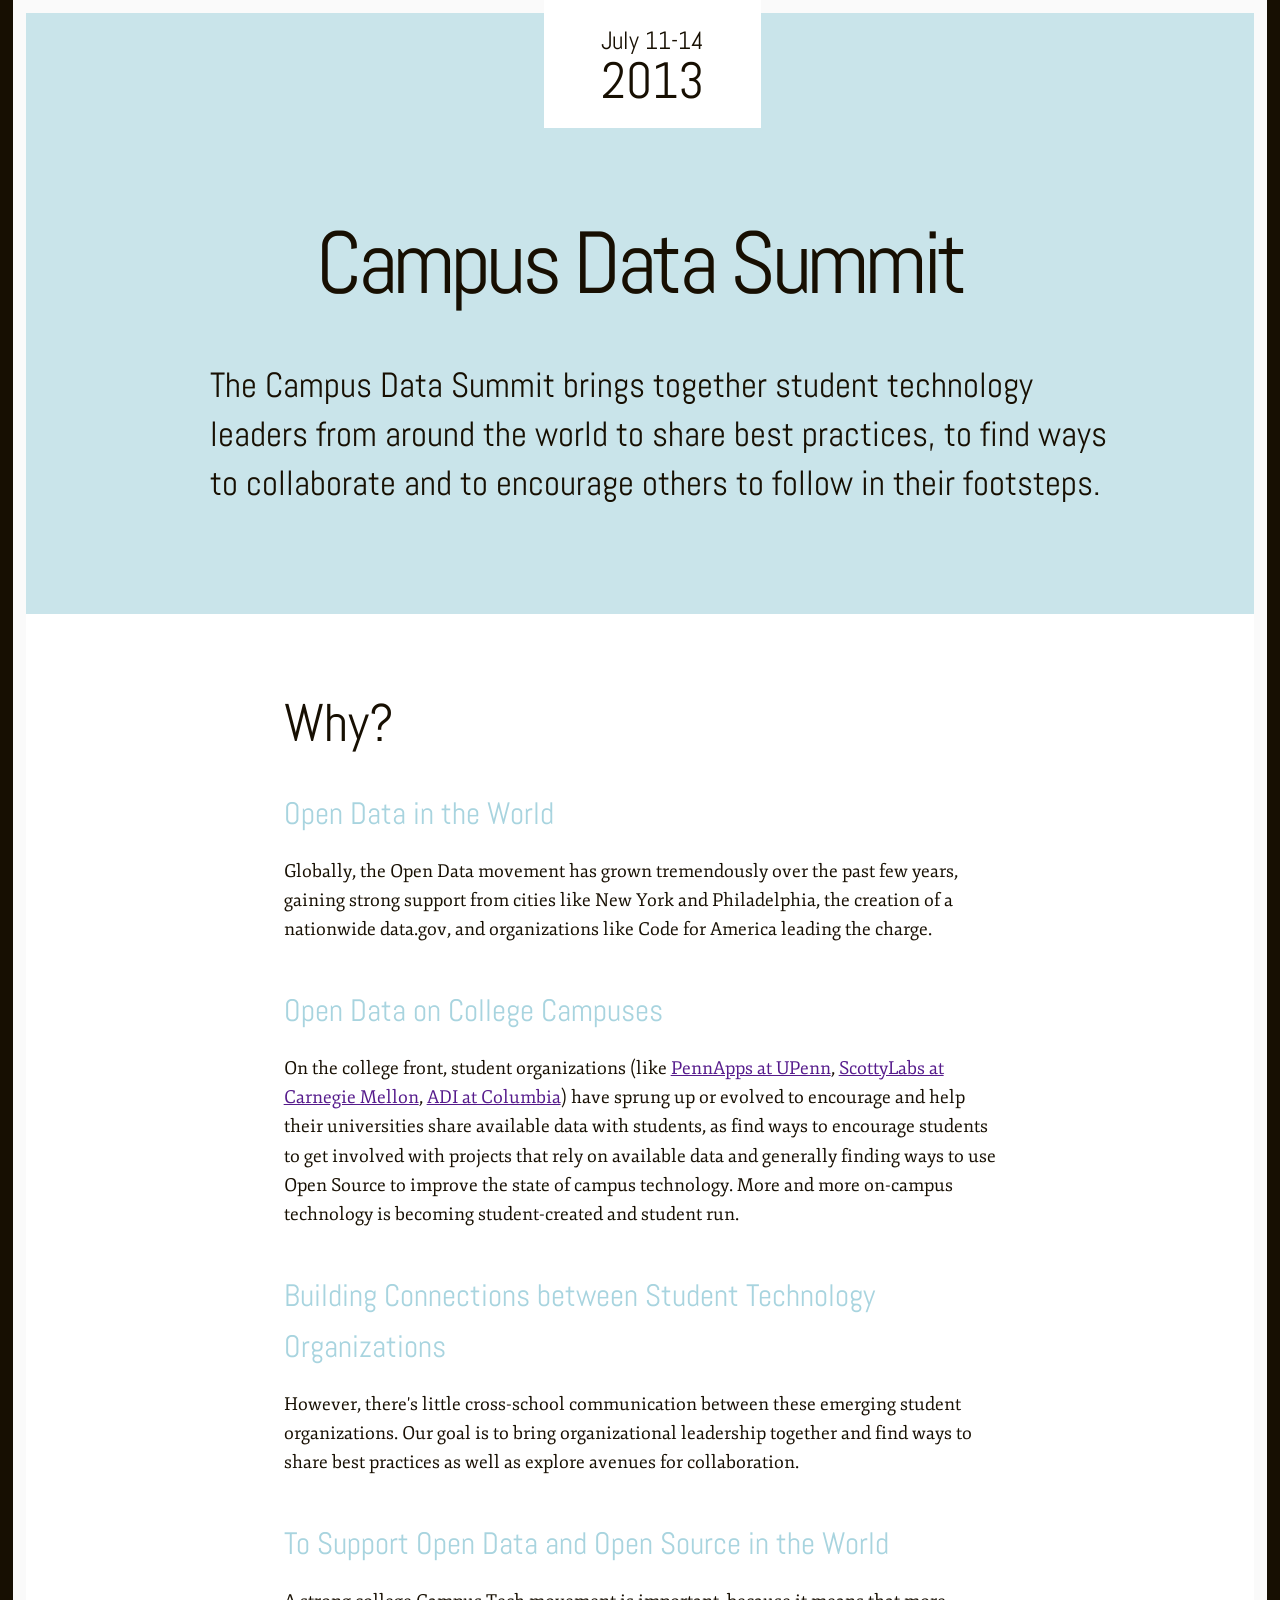
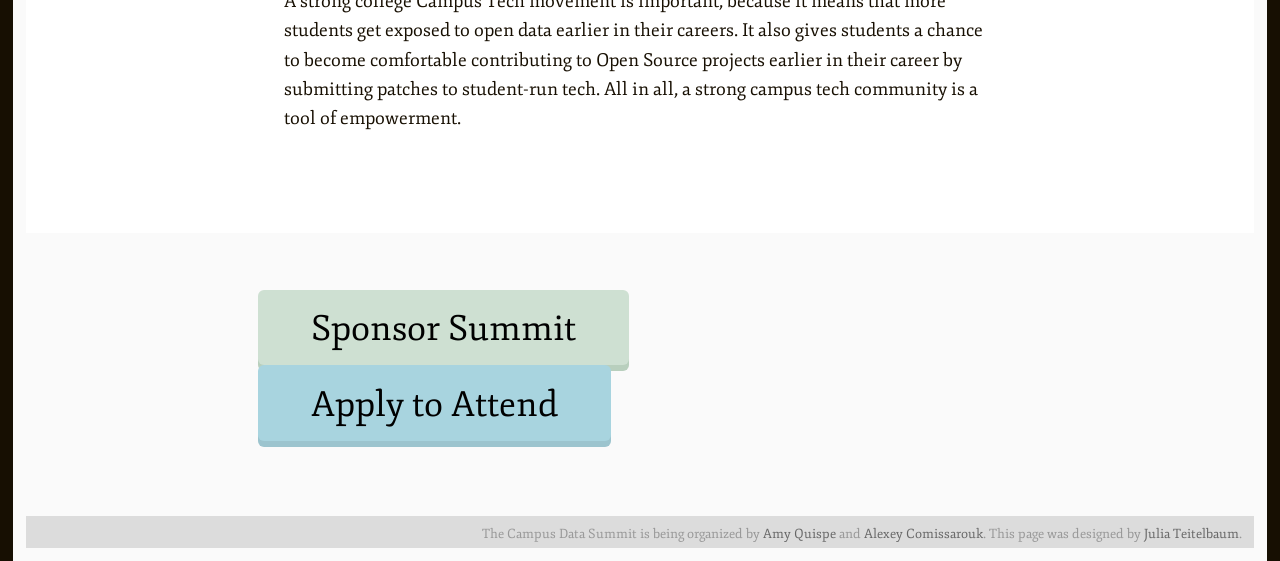
==== index.html @ 9957e020 "renamed home file" ====
<!DOCTYPE html>
	<head>
		<title>Campus Data Summit</title>
		<link rel="stylesheet" type="text/css" href="reset.css">
		<link rel="stylesheet" type="text/css" href="style.css">
		<link href='http://fonts.googleapis.com/css?family=Fjord+One|Abel' rel='stylesheet' type='text/css'>

	</head>
	<body>
		<div class="wrapper">
			<article>
				<hgroup>
					<h1>Campus Data Summit</h1>
				</hgroup>

				<h2 class="date">July 11-14<span>2013</span></h2>

				<section class="intro">
					<p>The Campus Data Summit brings together student technology leaders from around the world to share best practices, to find ways to collaborate and to encourage others to follow in their footsteps. </p>
				</section>
				<section class="main">
					<h3>Why?</h3>
					<h4>Open Data in the World</h4>

					<p>Globally, the Open Data movement has grown tremendously over the past few years, gaining strong support from cities like New York and Philadelphia, the creation of a nationwide data.gov, and organizations like Code for America leading the charge.</p>

					<h4>Open Data on College Campuses</h4>

					<p>On the college front, student organizations (like <a href="">PennApps at UPenn</a>, <a href="">ScottyLabs at Carnegie Mellon</a>, <a href="">ADI at Columbia</a>) have sprung up or evolved to encourage and help their universities share available data with students, as find ways to encourage students to get involved with projects that rely on available data and generally finding ways to use Open Source to improve the state of campus technology.  More and more on-campus technology is becoming student-created and student run.</p>

					<h4>Building Connections between Student Technology Organizations</h4>

					<p>However, there's little cross-school communication between these emerging student organizations.  Our goal is to bring organizational leadership together and find ways to share best practices as well as explore avenues for collaboration.</p>  

					<h4>To Support Open Data and Open Source in the World</h4>

					<p>A strong college Campus Tech movement is important, because it means that more students get exposed to open data earlier in their careers.  It also gives students a chance to become comfortable contributing to Open Source projects earlier in their career by submitting patches to student-run tech.  All in all, a strong campus tech community is a tool of empowerment.</p>
				</section>
			</article>
			<section class="calls-to-action">
				<div>
					<button class="button sponsor">Sponsor Summit</button>
					<button class="button apply">Apply to Attend</button>
				</div>
			</section>
			<footer class="footer">
				<div>
					<p class="organizers">The Campus Data Summit is being organized by <a href="https://plus.google.com/100523810376335283165/posts?rel=author">Amy Quispe</a> and <a href="http://alexeymk.com/about/">Alexey Comissarouk</a>.</p>
					<p class="designer">This page was designed by <a href="http://julia-t.com/about/">Julia Teitelbaum</a>.</p>
				</div>
			</footer>
		</div>
	</body>
</html>
---- style.css ----
}
* {
     box-sizing: border-box;
}
body {
    font-family: "Fjord One";
    line-height: 1.66;
    background-color: #170F02;
    color: #170F02;
    font-size: 1.1em;
    background-attachment: fixed;
}
h1, h2, h3, h4, h5, h6 {
    font-family: "Abel";
    font-weight: normal;
}
h1 {
    font-size: 5em;
    text-align: center;
    letter-spacing: -0.05em;
    font-family: "Abel";
    color: #170F02;
    margin-top: 2.25em;
    margin-bottom: 0.5em;
    line-height: 1.2;
}
article h4 {
    color: #A8D4DF;
    margin-bottom: 0.25em;
}
article p {
    max-width: 45em;
    margin-bottom: 1.66em;
}
.date {
    width: 15%;
    background-color: white;
    text-align: center;
    display: inline-block;
    padding: 1.1em 0.5em 0.75em;
    margin: 0;
    font-size: 1.4em;
    line-height: 1.1;
    position: absolute;
    top: 0;
    left: 50%;
    margin-left: -7.5%;
}
.intro p {
    padding: 0 0 3em 3%;
    font-size: 2em;
    width: 73%;
    margin: 0 auto;
    font-family: "Abel";
    line-height: 1.4;
}
.date span {
    display: inline-block;
    width: 100%;
    font-size: 2.05em;
}
h3 {
    font-size: 3em;
    text-align: left;
    background-color: white;
    margin: 0.25em 0 0;
}
h3+h4 {
    margin-top: 0.66em;
}
h4 {
    font-size: 1.75em;
}
.main {
    padding: 3em 21% 4em;
    background-color: #fff;
}
.wrapper {
    background-color: #c9e4ea;
    border: 0.75em solid rgb(250, 250, 250);
    width: 96%;
    margin: 0 auto;
}
.calls-to-action {
    background-color: rgb(250, 250, 250);
    padding: 3em 3em 4.5em;
}
.calls-to-action div {
    width: 68%;
    margin: 0 auto;
}
.calls-to-action .button.sponsor {
    margin-right: 9%;
    background-color: #CEE0D2;
    box-shadow: 0 6px rgb(184, 207, 189);    
}
.calls-to-action .button {
    background-color: #A8D4DF;
    border: none;
    border-radius: 6px;
    font-size: 2em;
    padding: 0.5em 1.5em 0.4em;
    position: relative;
    top: 4px;
    box-shadow: 0 6px rgb(156, 196, 206); 
}
.calls-to-action .button:hover {
    transition: none;
    top: 6px;
    color: black;
    box-shadow: 0 4px rgb(156, 196, 206); 
}
.calls-to-action .button.sponsor:hover {
    box-shadow: 0 4px rgb(184, 207, 189);
}
.footer {
    background-color: #dcdcdc;
    color: rgb(151, 151, 151);
    font-size: 0.75em;
    padding: 0.5em 1% 0.4em;
    min-height: 1.5em;
}
.footer div {
    float: right;
}
.footer p {
    margin: 0;
    display: inline;
}
.footer p a {
    text-decoration: none;
    color: #666;
}
@media screen and (max-width: 1200px) {
    .calls-to-action .button.sponsor {
        margin-left: 0;
    }
}
@media screen and (max-width: 1024px) {
    .intro p{
        padding: 0 0 3em 0%;
        width: 82%;
    }
    .main {
        padding-left: 10%;
        padding-right: 10%;
    }
    .calls-to-action .button {
        width: 100%;        
    }
    .calls-to-action .button.sponsor {
        margin-left: 0;
        margin-right: 3.5%;
        margin-bottom: 1.2em;
    }
    .footer {
        min-height: 3em;
    }
}
@media screen and (max-width: 500px) {
    body {
        font-size: 0.95em;
    }
    .wrapper {
        border-width: 0.5em
    }
    h1 {
        font-size: 2.8em;
        margin-top: 2.7em;
    }
    article h4 {
        line-height: 1.3em;
        font-size: 1.6em;
    }
    .intro {
        font-size: 0.65em;
    }
    .intro p {
        width: 88%;
        padding-bottom: 2.75em;
    }
    .main {
        padding: 1.5em 7% 2em;
    }
    .date {
        width: 30%;
        margin-left: -15%;
        font-size: 1.1em;
        padding-right: 0.1em;
        padding-left: 0.1em;
    }
    .calls-to-action {
        padding-bottom: 3.5em;
    }
    .calls-to-action .button {
        font-size: 1.33em;
        padding: 0.7em;
    }
    .footer {
        min-height: 3em;
        font-size: 0.78em;
        padding: 0.75em 2.5%;
    }
}
@media screen and (max-width: 400px) {
    h1 {
        font-size: 2.25em;
        margin-top: 3em;
    }
}
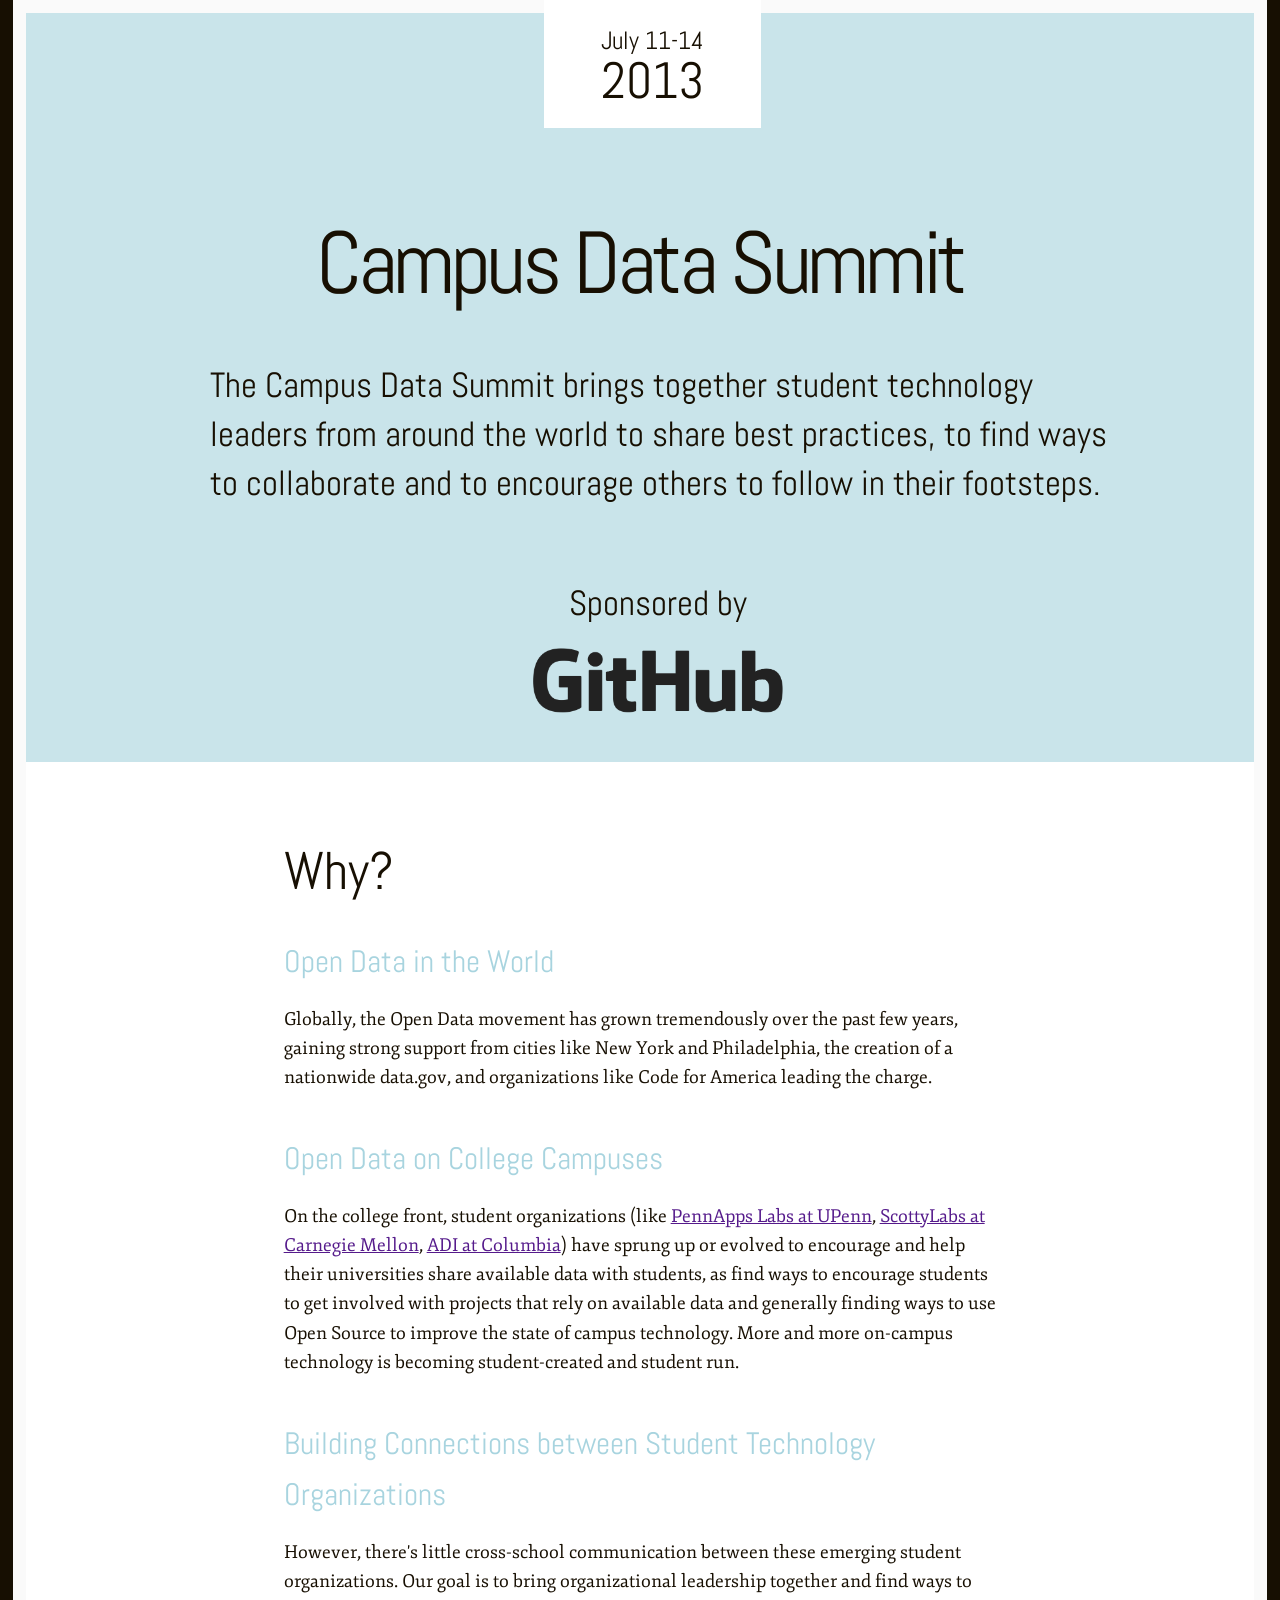
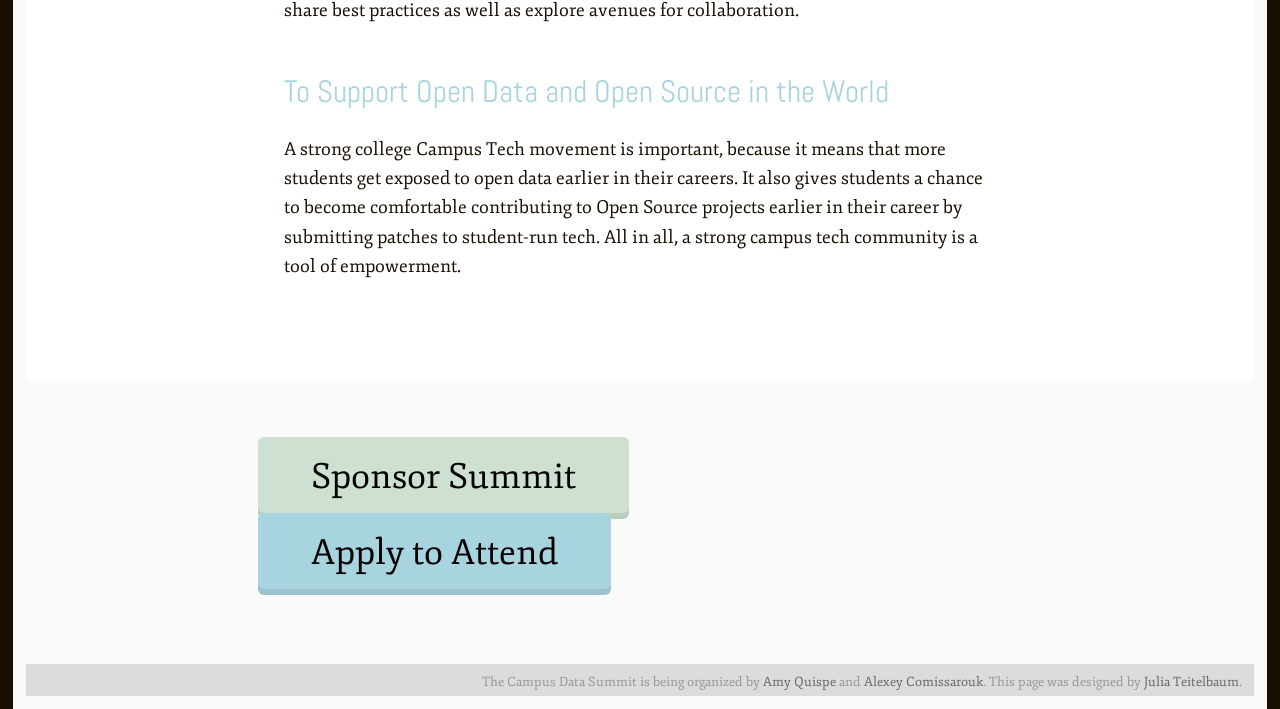
==== commit b0a68a3f: "added sponsors" ====
--- a/index.html
+++ b/index.html
@@ -17,6 +17,9 @@
 
 				<section class="intro">
 					<p>The Campus Data Summit brings together student technology leaders from around the world to share best practices, to find ways to collaborate and to encourage others to follow in their footsteps. </p>
+          <p class="sponsors">Sponsored by <br />
+            <img class="sponsor-logo" src="/img/github.png"></img>
+          </p>
 				</section>
 				<section class="main">
 					<h3>Why?</h3>
@@ -26,11 +29,11 @@
 
 					<h4>Open Data on College Campuses</h4>
 
-					<p>On the college front, student organizations (like <a href="">PennApps at UPenn</a>, <a href="">ScottyLabs at Carnegie Mellon</a>, <a href="">ADI at Columbia</a>) have sprung up or evolved to encourage and help their universities share available data with students, as find ways to encourage students to get involved with projects that rely on available data and generally finding ways to use Open Source to improve the state of campus technology.  More and more on-campus technology is becoming student-created and student run.</p>
+					<p>On the college front, student organizations (like <a href="">PennApps Labs at UPenn</a>, <a href="">ScottyLabs at Carnegie Mellon</a>, <a href="">ADI at Columbia</a>) have sprung up or evolved to encourage and help their universities share available data with students, as find ways to encourage students to get involved with projects that rely on available data and generally finding ways to use Open Source to improve the state of campus technology.  More and more on-campus technology is becoming student-created and student run.</p>
 
 					<h4>Building Connections between Student Technology Organizations</h4>
 
-					<p>However, there's little cross-school communication between these emerging student organizations.  Our goal is to bring organizational leadership together and find ways to share best practices as well as explore avenues for collaboration.</p>  
+					<p>However, there's little cross-school communication between these emerging student organizations.  Our goal is to bring organizational leadership together and find ways to share best practices as well as explore avenues for collaboration.</p>
 
 					<h4>To Support Open Data and Open Source in the World</h4>
 
@@ -51,4 +54,4 @@
 			</footer>
 		</div>
 	</body>
-</html>+</html>
--- a/style.css
+++ b/style.css
@@ -47,13 +47,21 @@
     margin-left: -7.5%;
 }
 .intro p {
-    padding: 0 0 3em 3%;
+    padding: 0 0 2em 3%;
     font-size: 2em;
     width: 73%;
     margin: 0 auto;
     font-family: "Abel";
     line-height: 1.4;
 }
+.sponsor-logo {
+  width: 250px;
+  margin-top: 20px;
+}
+.intro .sponsors {
+  text-align: center;
+  padding-bottom: 1em;
+}
 .date span {
     display: inline-block;
     width: 100%;
@@ -92,7 +100,7 @@
 .calls-to-action .button.sponsor {
     margin-right: 9%;
     background-color: #CEE0D2;
-    box-shadow: 0 6px rgb(184, 207, 189);    
+    box-shadow: 0 6px rgb(184, 207, 189);
 }
 .calls-to-action .button {
     background-color: #A8D4DF;
@@ -102,13 +110,13 @@
     padding: 0.5em 1.5em 0.4em;
     position: relative;
     top: 4px;
-    box-shadow: 0 6px rgb(156, 196, 206); 
+    box-shadow: 0 6px rgb(156, 196, 206);
 }
 .calls-to-action .button:hover {
     transition: none;
     top: 6px;
     color: black;
-    box-shadow: 0 4px rgb(156, 196, 206); 
+    box-shadow: 0 4px rgb(156, 196, 206);
 }
 .calls-to-action .button.sponsor:hover {
     box-shadow: 0 4px rgb(184, 207, 189);
@@ -137,8 +145,11 @@
     }
 }
 @media screen and (max-width: 1024px) {
+    .intro .sponsors {
+      padding-bottom: 1em;
+    }
     .intro p{
-        padding: 0 0 3em 0%;
+        padding: 0 0 2em 0%;
         width: 82%;
     }
     .main {
@@ -146,7 +157,7 @@
         padding-right: 10%;
     }
     .calls-to-action .button {
-        width: 100%;        
+        width: 100%;
     }
     .calls-to-action .button.sponsor {
         margin-left: 0;
@@ -177,7 +188,7 @@
     }
     .intro p {
         width: 88%;
-        padding-bottom: 2.75em;
+        padding-bottom: 2em;
     }
     .main {
         padding: 1.5em 7% 2em;
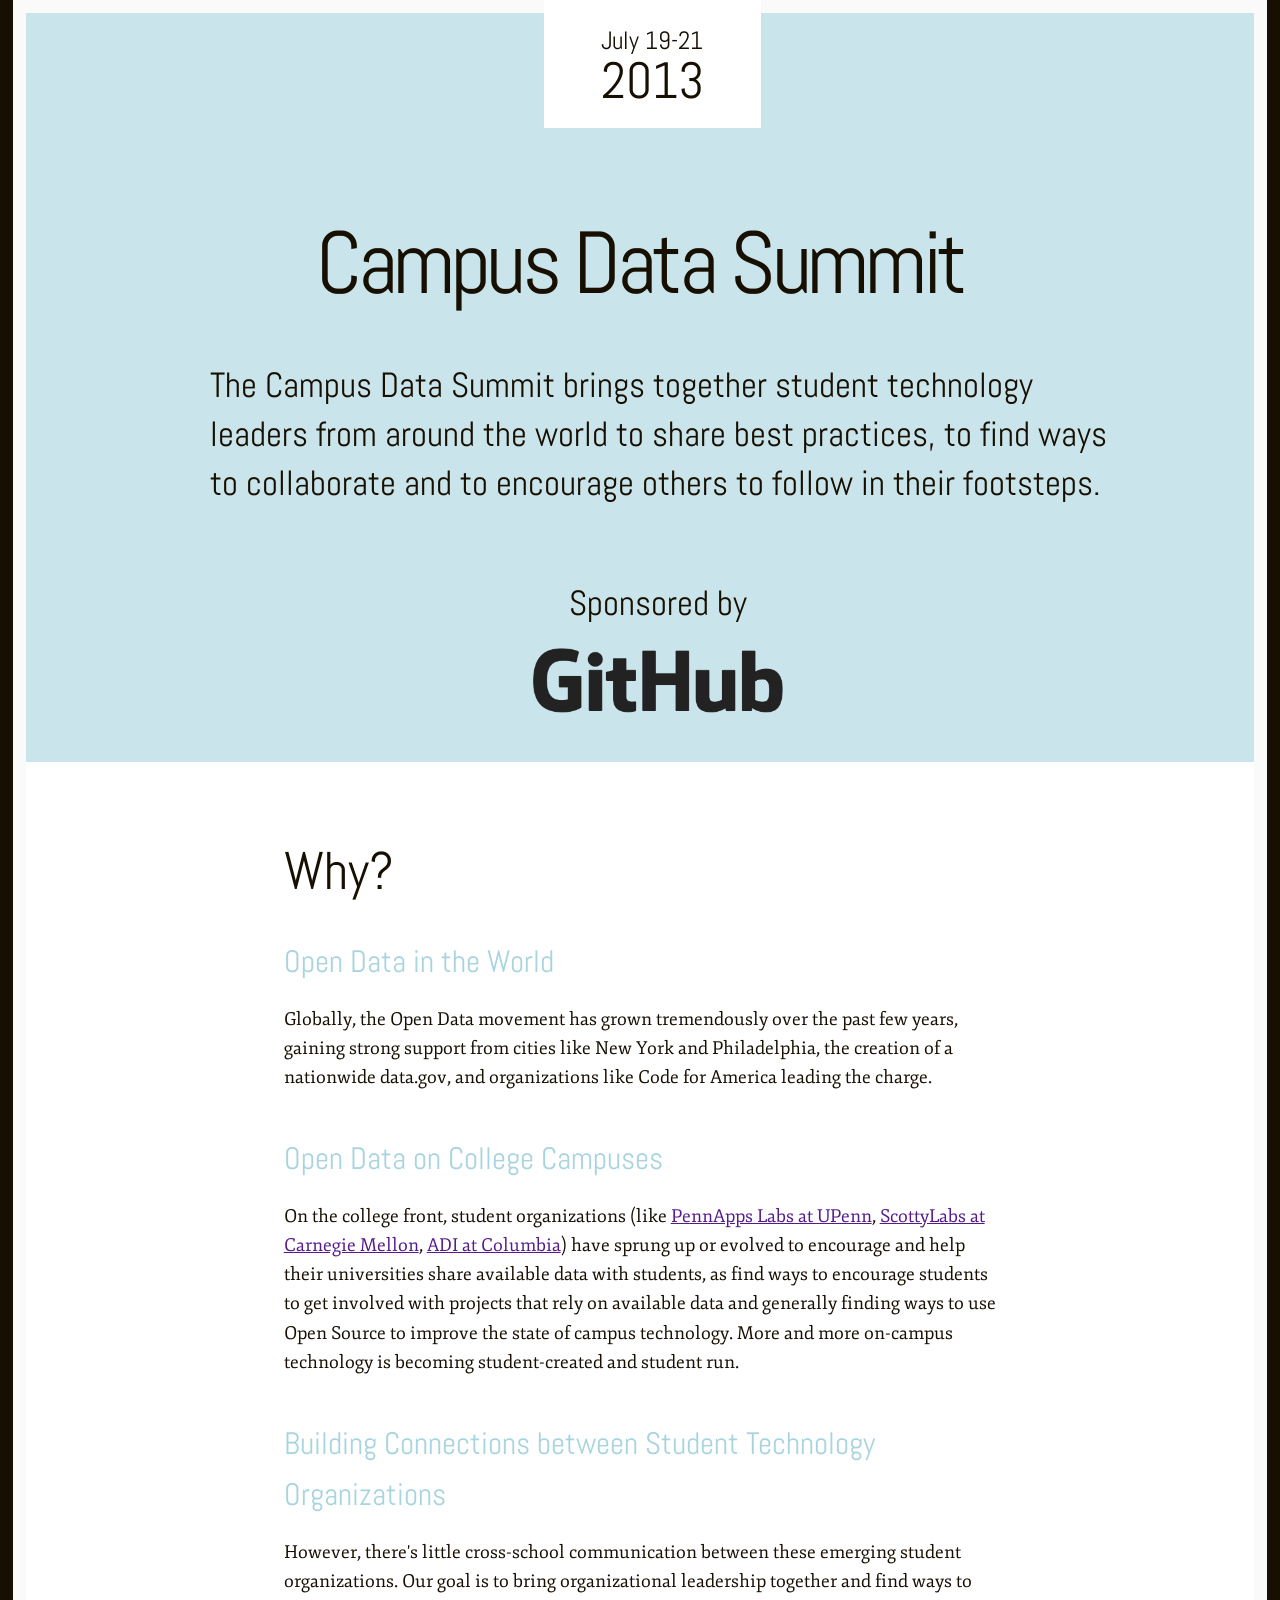
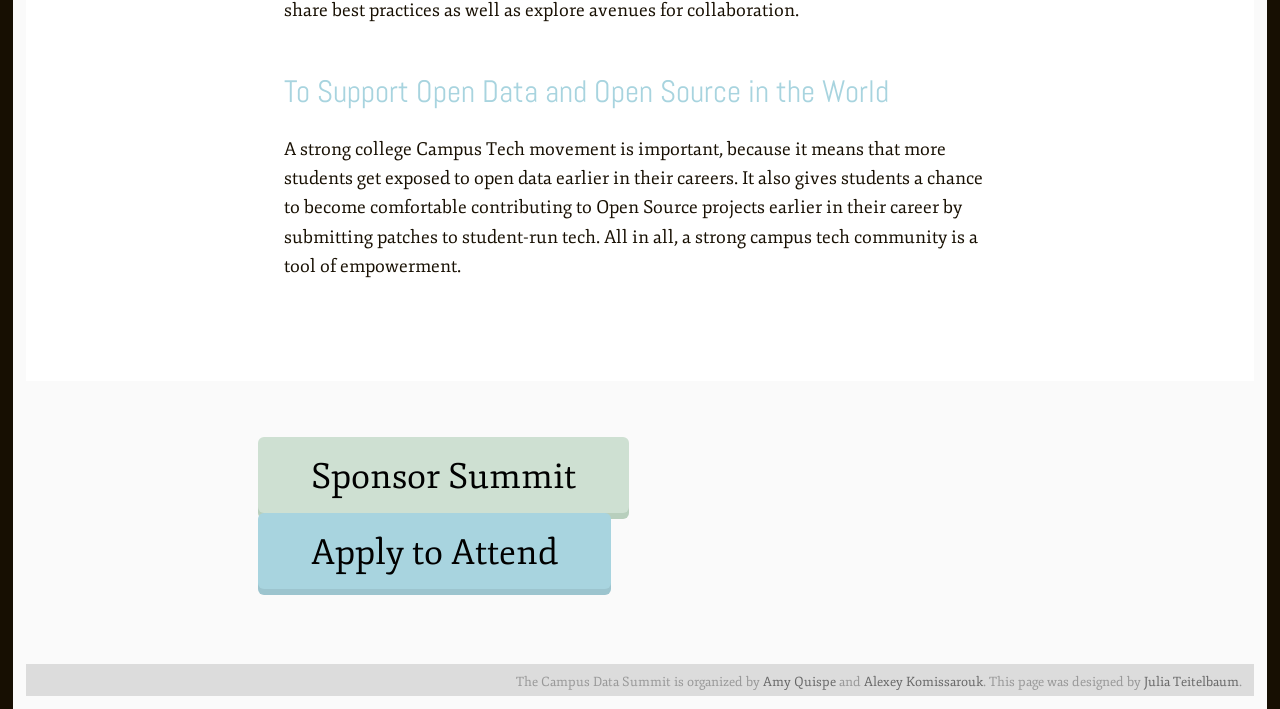
==== commit b23805d1: "fixed date, last name" ====
--- a/index.html
+++ b/index.html
@@ -13,7 +13,7 @@
 					<h1>Campus Data Summit</h1>
 				</hgroup>
 
-				<h2 class="date">July 11-14<span>2013</span></h2>
+				<h2 class="date">July 19-21<span>2013</span></h2>
 
 				<section class="intro">
 					<p>The Campus Data Summit brings together student technology leaders from around the world to share best practices, to find ways to collaborate and to encourage others to follow in their footsteps. </p>
@@ -48,7 +48,7 @@
 			</section>
 			<footer class="footer">
 				<div>
-					<p class="organizers">The Campus Data Summit is being organized by <a href="https://plus.google.com/100523810376335283165/posts?rel=author">Amy Quispe</a> and <a href="http://alexeymk.com/about/">Alexey Comissarouk</a>.</p>
+					<p class="organizers">The Campus Data Summit is organized by <a href="https://plus.google.com/100523810376335283165/posts?rel=author">Amy Quispe</a> and <a href="http://alexeymk.com/about/">Alexey Komissarouk</a>.</p>
 					<p class="designer">This page was designed by <a href="http://julia-t.com/about/">Julia Teitelbaum</a>.</p>
 				</div>
 			</footer>
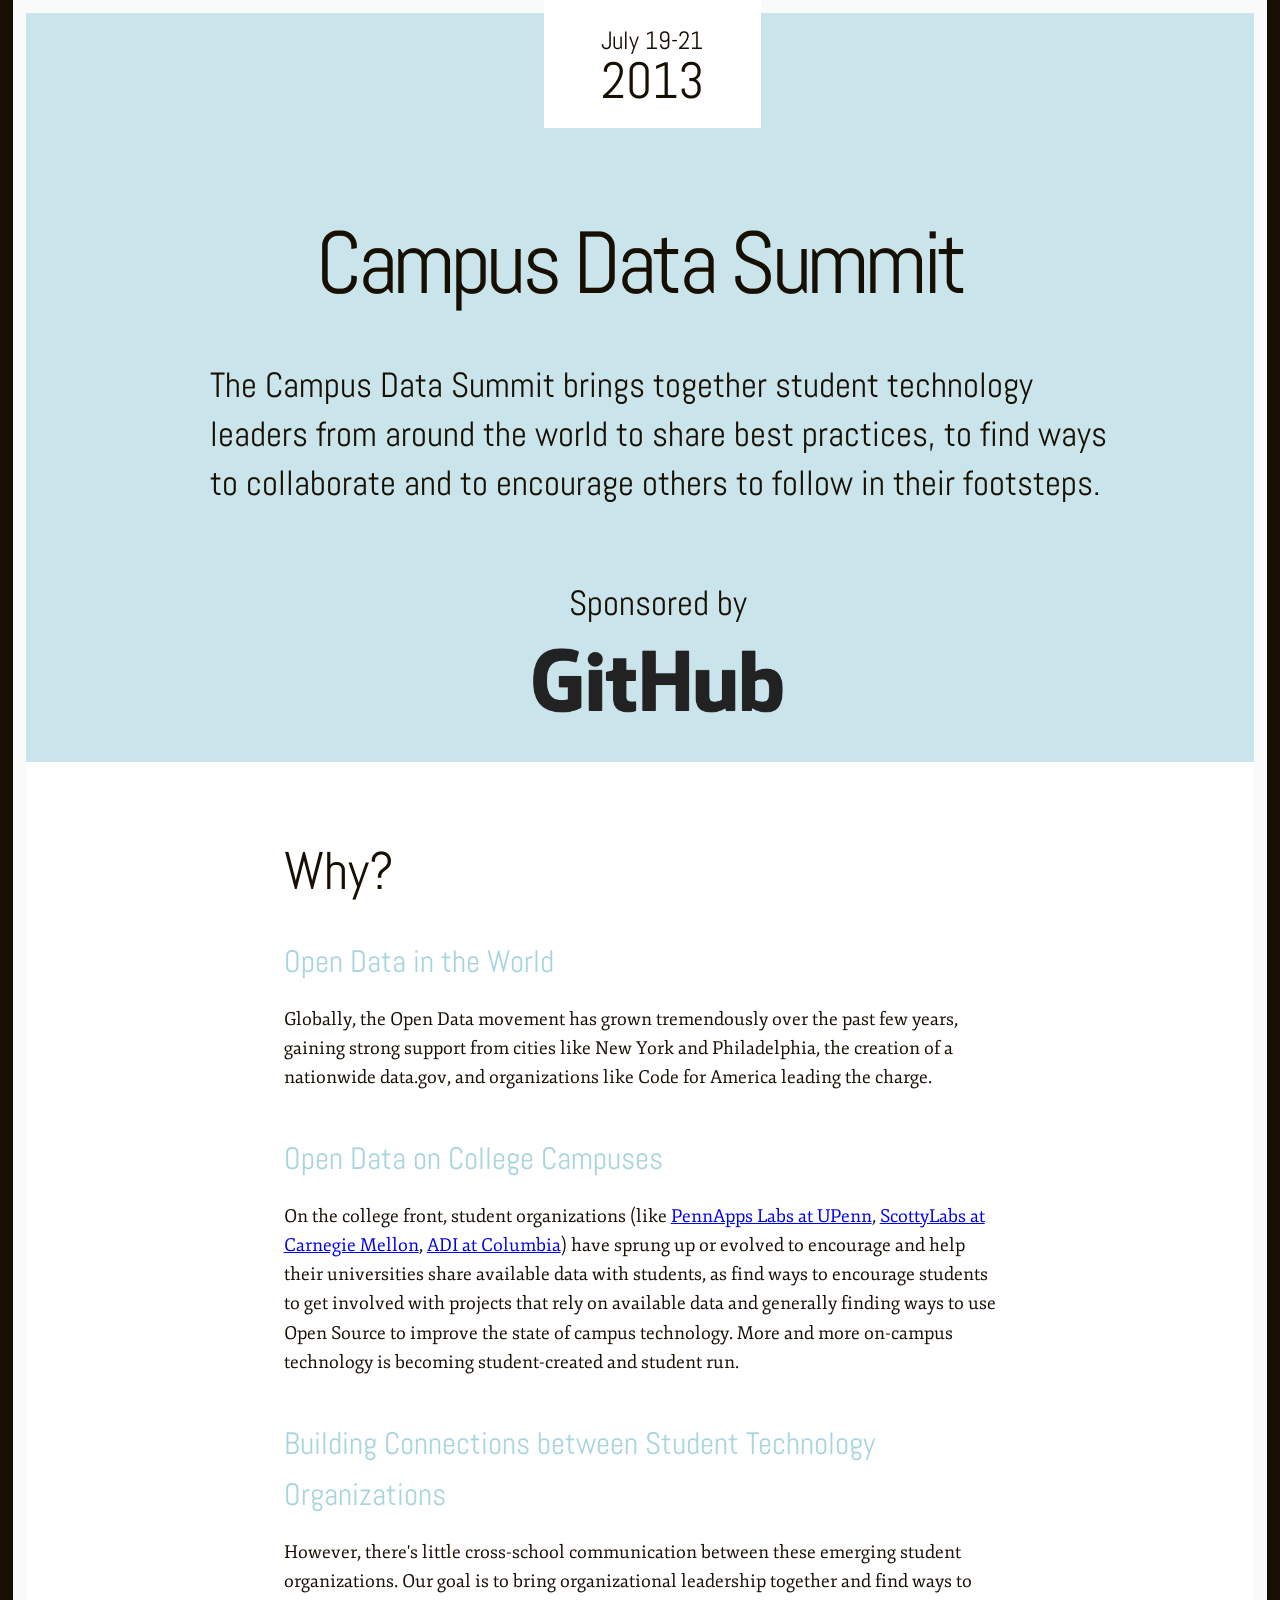
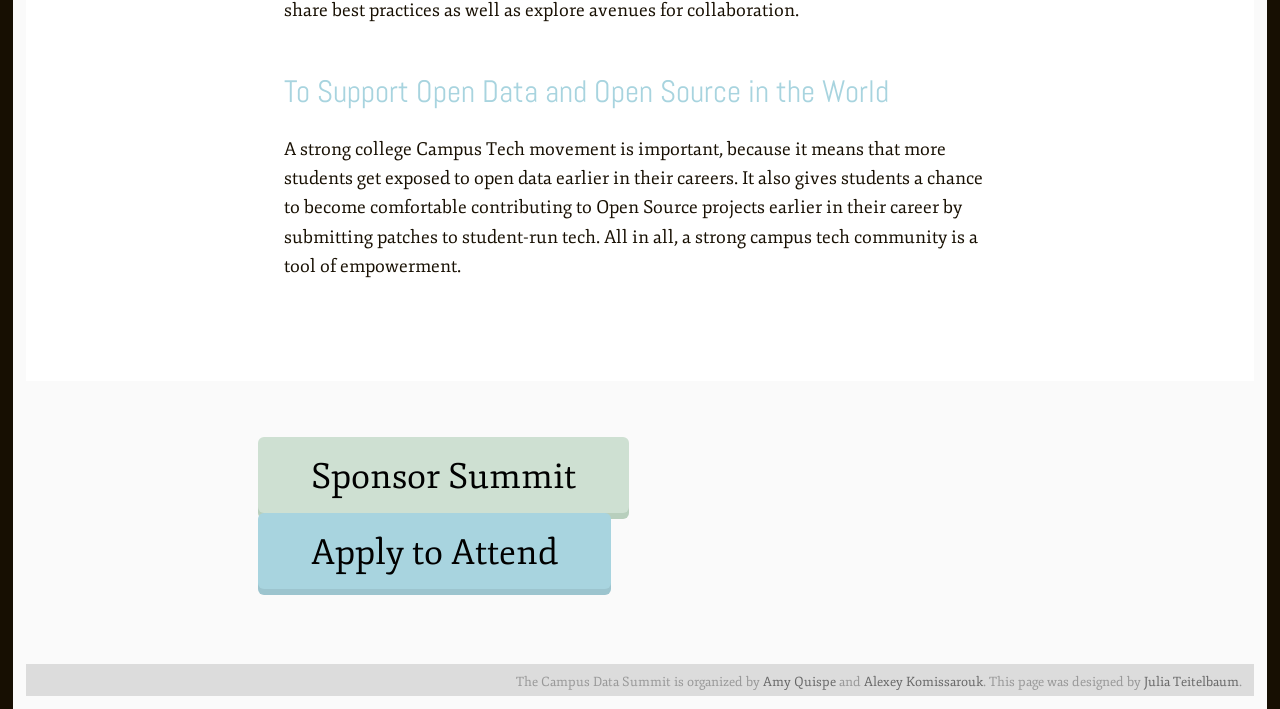
==== commit 677ea4a9: "made a few links work" ====
--- a/index.html
+++ b/index.html
@@ -29,7 +29,7 @@
 
 					<h4>Open Data on College Campuses</h4>
 
-					<p>On the college front, student organizations (like <a href="">PennApps Labs at UPenn</a>, <a href="">ScottyLabs at Carnegie Mellon</a>, <a href="">ADI at Columbia</a>) have sprung up or evolved to encourage and help their universities share available data with students, as find ways to encourage students to get involved with projects that rely on available data and generally finding ways to use Open Source to improve the state of campus technology.  More and more on-campus technology is becoming student-created and student run.</p>
+					<p>On the college front, student organizations (like <a href="http://labs.pennapps.com/">PennApps Labs at UPenn</a>, <a href="http://scottylabs.org/">ScottyLabs at Carnegie Mellon</a>, <a href="http://adicu.com/">ADI at Columbia</a>) have sprung up or evolved to encourage and help their universities share available data with students, as find ways to encourage students to get involved with projects that rely on available data and generally finding ways to use Open Source to improve the state of campus technology.  More and more on-campus technology is becoming student-created and student run.</p>
 
 					<h4>Building Connections between Student Technology Organizations</h4>
 
@@ -42,13 +42,13 @@
 			</article>
 			<section class="calls-to-action">
 				<div>
-					<button class="button sponsor">Sponsor Summit</button>
-					<button class="button apply">Apply to Attend</button>
+					<button onclick="javascript:window.location='mailto:alexey@alexeymk.com?Subject=Sponsor%20Campus%20Data%20Summit'" class="button sponsor">Sponsor Summit</button>
+          <button onclick="javascript:window.location='mailto:alexey@alexeymk.com?Subject=Applying%20to%20Campus%20Data%20Summit'" class="button apply">Apply to Attend</button>
 				</div>
 			</section>
 			<footer class="footer">
 				<div>
-					<p class="organizers">The Campus Data Summit is organized by <a href="https://plus.google.com/100523810376335283165/posts?rel=author">Amy Quispe</a> and <a href="http://alexeymk.com/about/">Alexey Komissarouk</a>.</p>
+					<p class="organizers">The Campus Data Summit is organized by <a href="https://twitter.com/amyquispe">Amy Quispe</a> and <a href="http://alexeymk.com/about/">Alexey Komissarouk</a>.</p>
 					<p class="designer">This page was designed by <a href="http://julia-t.com/about/">Julia Teitelbaum</a>.</p>
 				</div>
 			</footer>
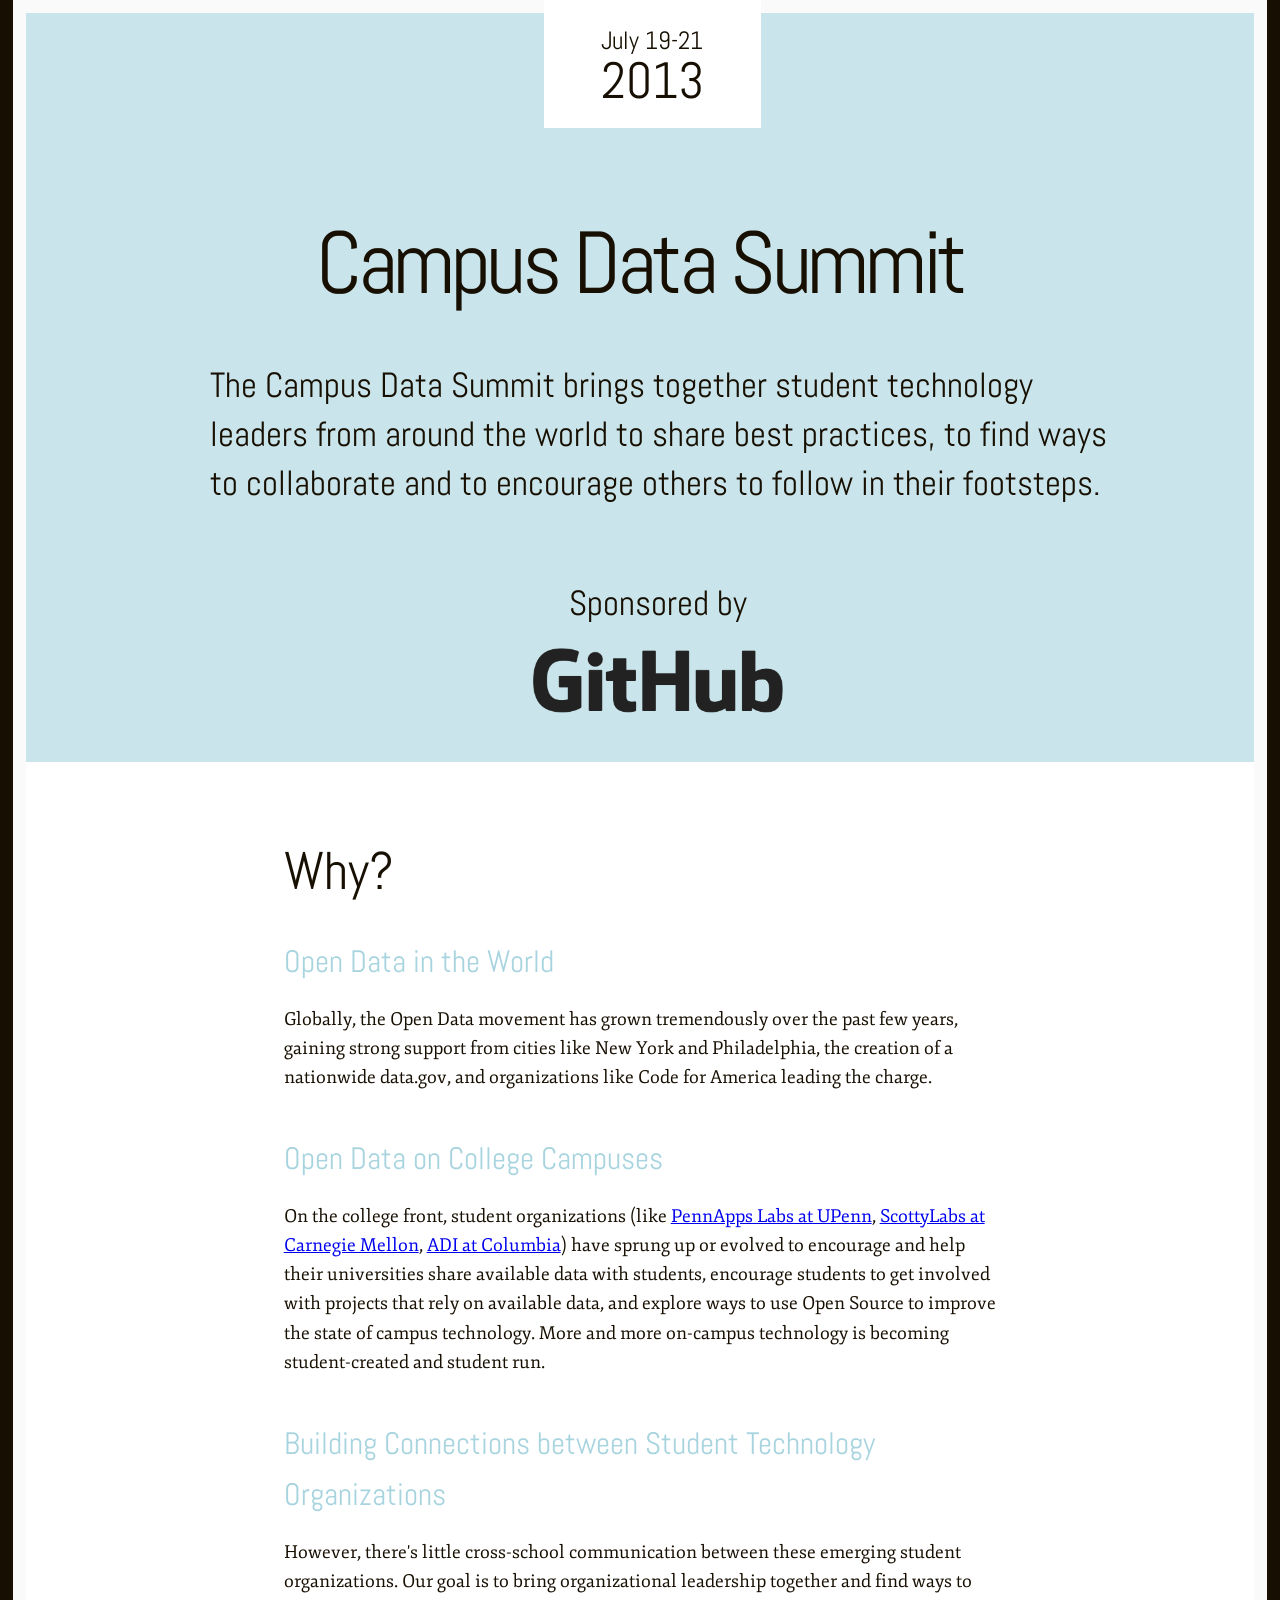
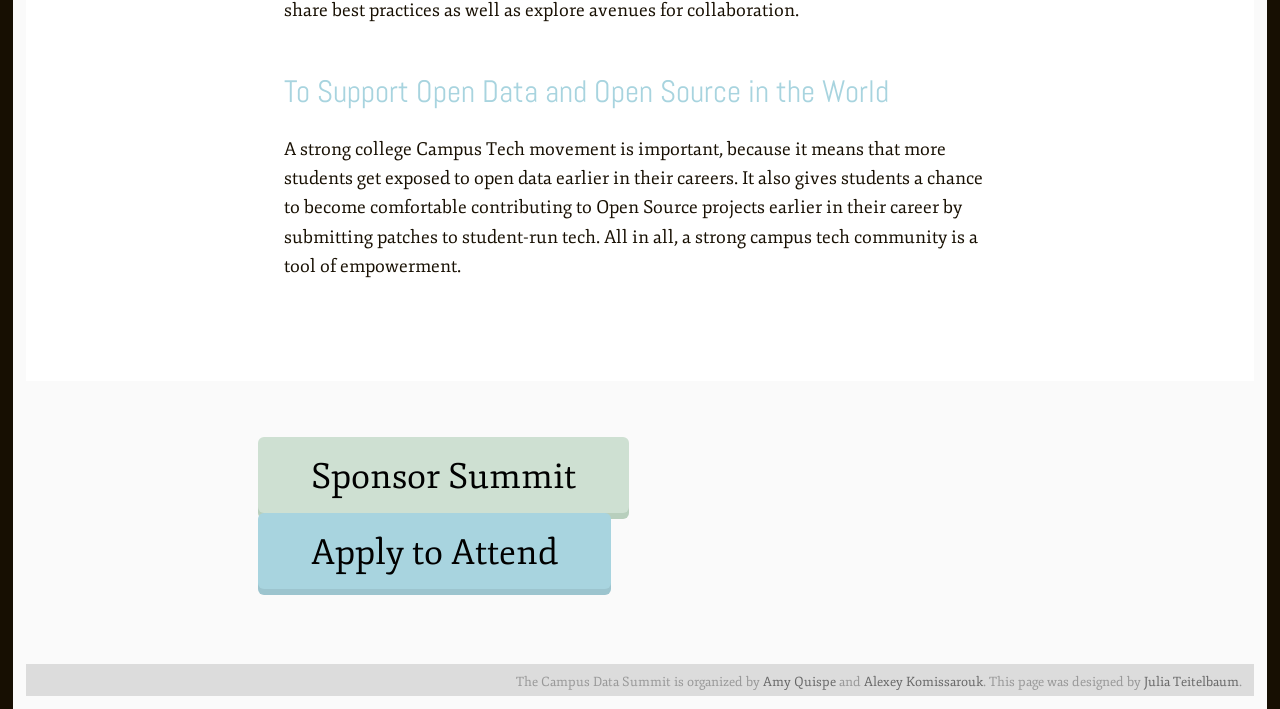
==== commit 27bc23df: "typos" ====
--- a/index.html
+++ b/index.html
@@ -29,7 +29,7 @@
 
 					<h4>Open Data on College Campuses</h4>
 
-					<p>On the college front, student organizations (like <a href="http://labs.pennapps.com/">PennApps Labs at UPenn</a>, <a href="http://scottylabs.org/">ScottyLabs at Carnegie Mellon</a>, <a href="http://adicu.com/">ADI at Columbia</a>) have sprung up or evolved to encourage and help their universities share available data with students, as find ways to encourage students to get involved with projects that rely on available data and generally finding ways to use Open Source to improve the state of campus technology.  More and more on-campus technology is becoming student-created and student run.</p>
+					<p>On the college front, student organizations (like <a href="http://labs.pennapps.com/">PennApps Labs at UPenn</a>, <a href="http://scottylabs.org/">ScottyLabs at Carnegie Mellon</a>, <a href="http://adicu.com/">ADI at Columbia</a>) have sprung up or evolved to encourage and help their universities share available data with students, encourage students to get involved with projects that rely on available data, and explore ways to use Open Source to improve the state of campus technology.  More and more on-campus technology is becoming student-created and student run.</p>
 
 					<h4>Building Connections between Student Technology Organizations</h4>
 
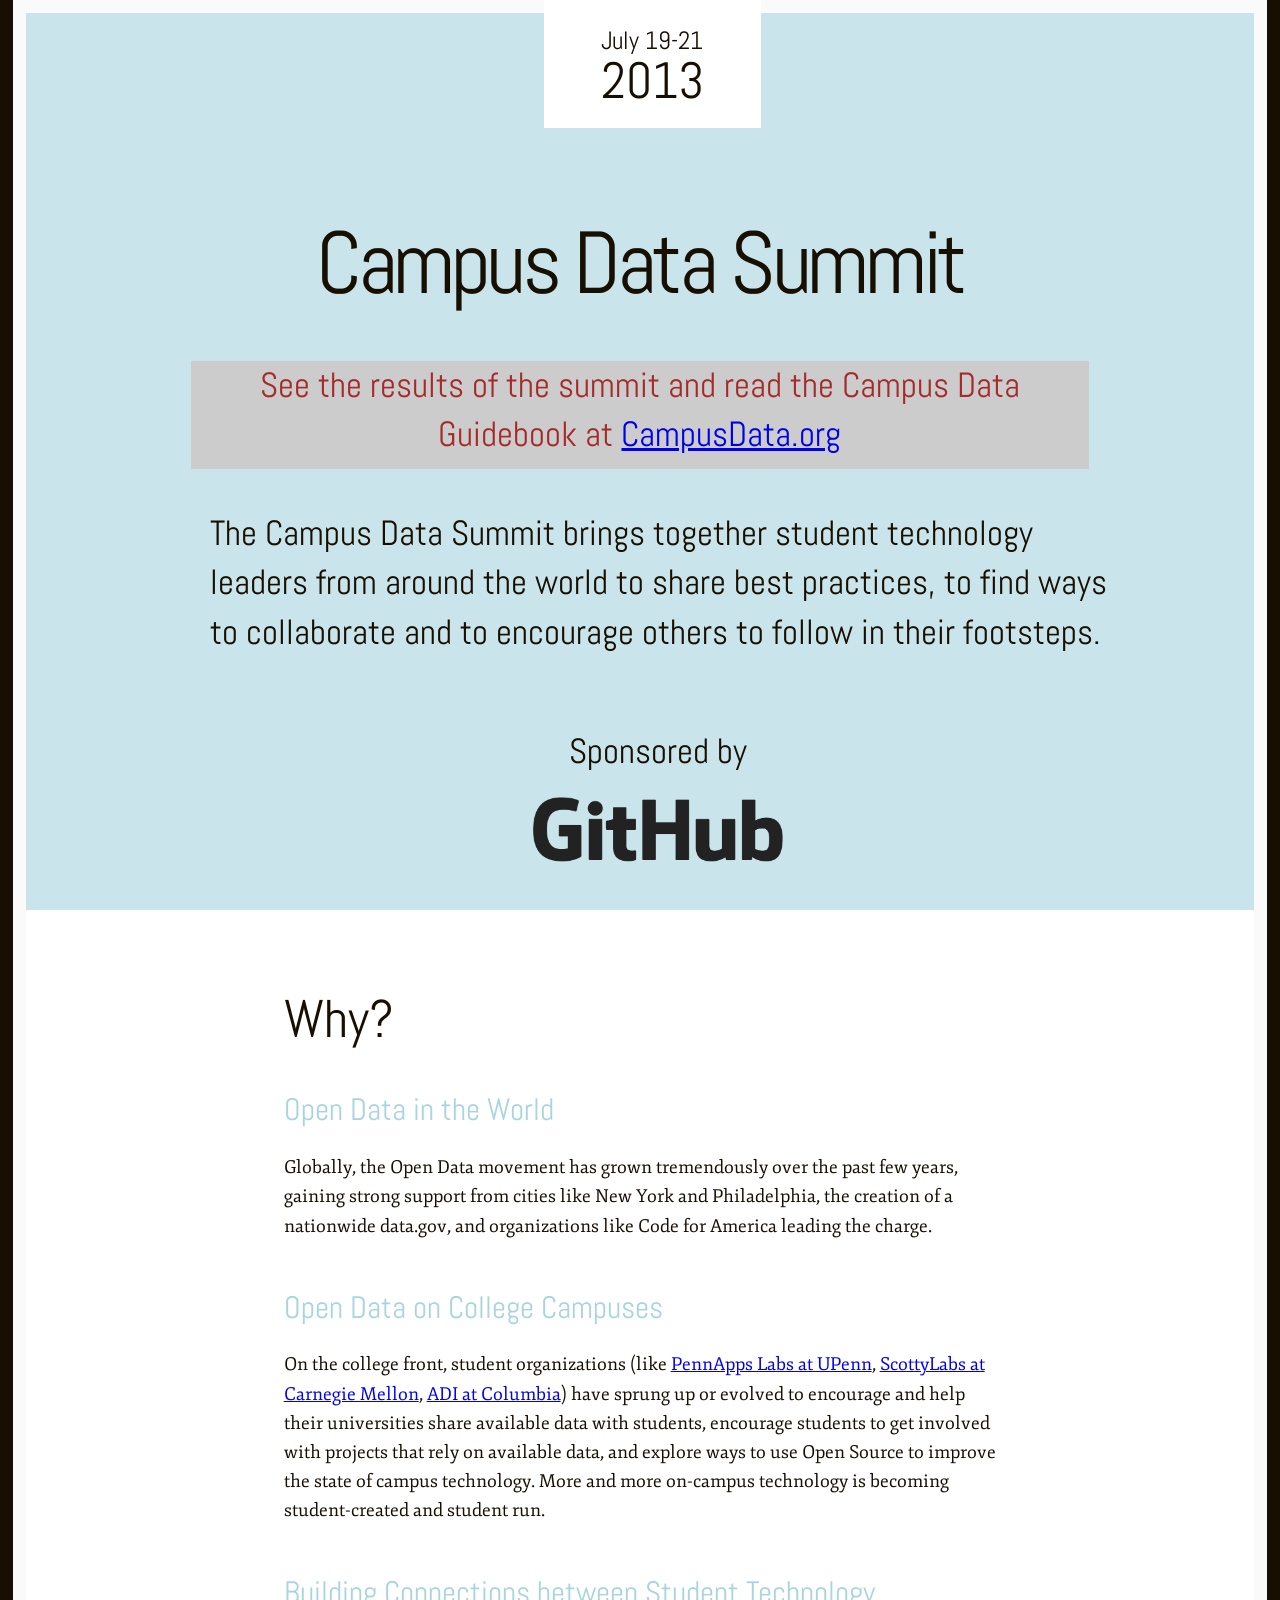
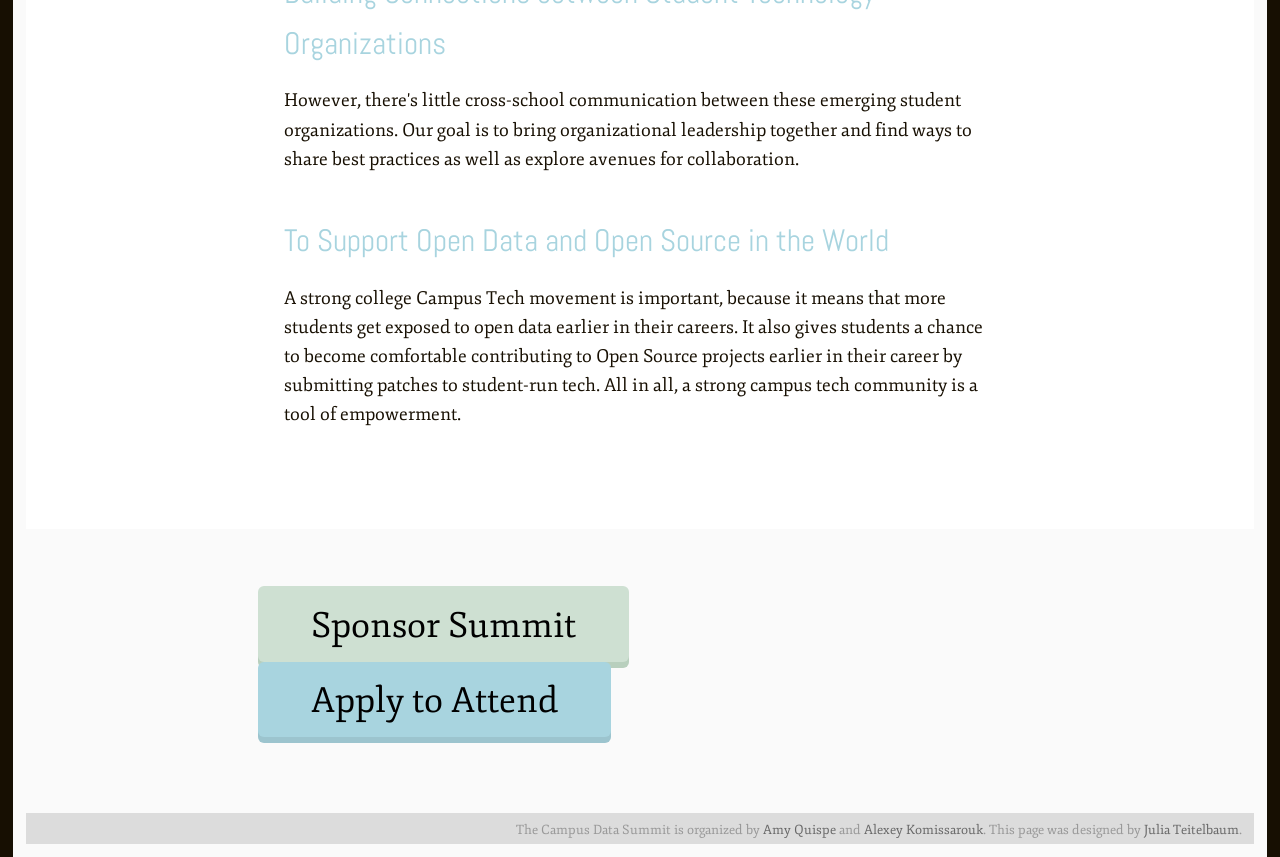
==== commit 52973325: "added results link" ====
--- a/index.html
+++ b/index.html
@@ -16,6 +16,7 @@
 				<h2 class="date">July 19-21<span>2013</span></h2>
 
 				<section class="intro">
+          <p class="results">See the results of the summit and read the Campus Data Guidebook at <a href="http://campusdata.org">CampusData.org</a></p>
 					<p>The Campus Data Summit brings together student technology leaders from around the world to share best practices, to find ways to collaborate and to encourage others to follow in their footsteps. </p>
           <p class="sponsors">Sponsored by <br />
             <img class="sponsor-logo" src="/img/github.png"></img>
--- a/style.css
+++ b/style.css
@@ -54,6 +54,14 @@
     font-family: "Abel";
     line-height: 1.4;
 }
+p.results {
+    text-align: center;
+    color: brown;
+    padding-bottom: 10px;
+    margin-bottom: 40px;
+    background-color: #ccc;
+    padding-left: 0px;
+}
 .sponsor-logo {
   width: 250px;
   margin-top: 20px;
